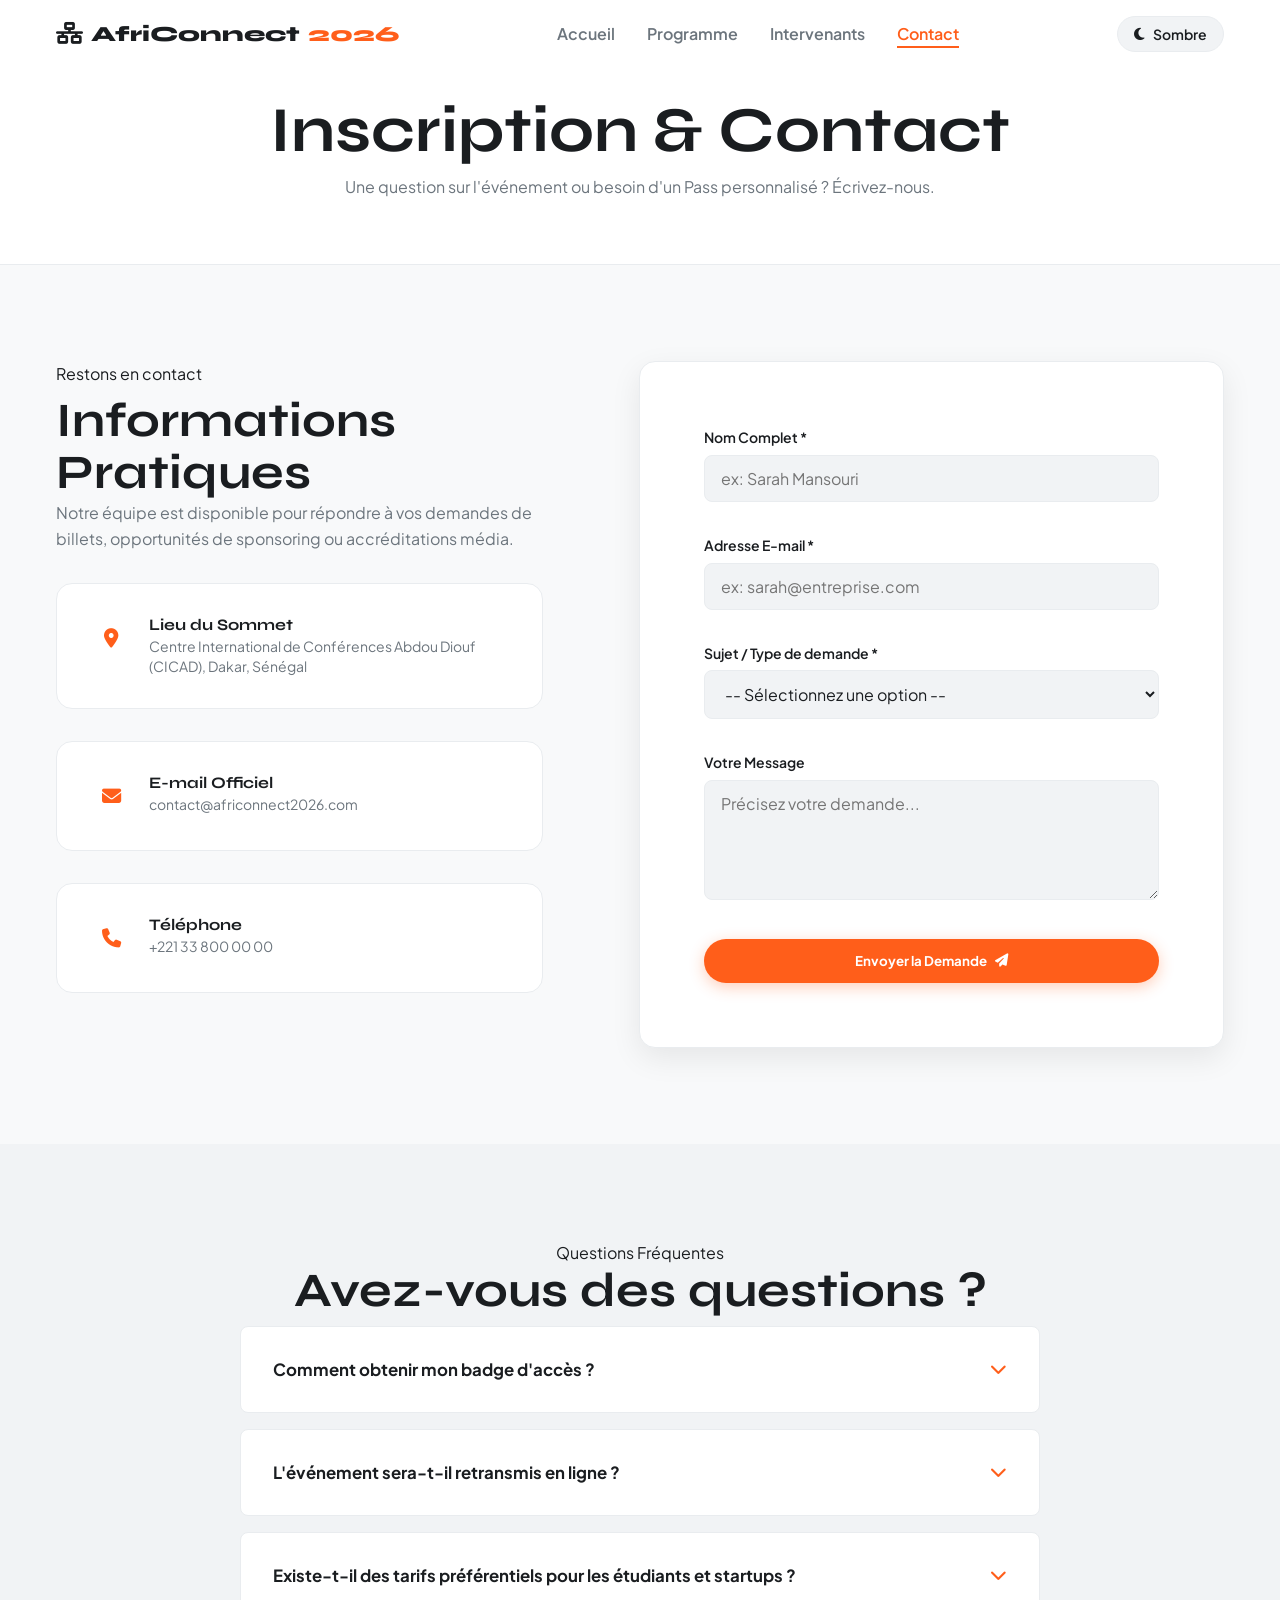
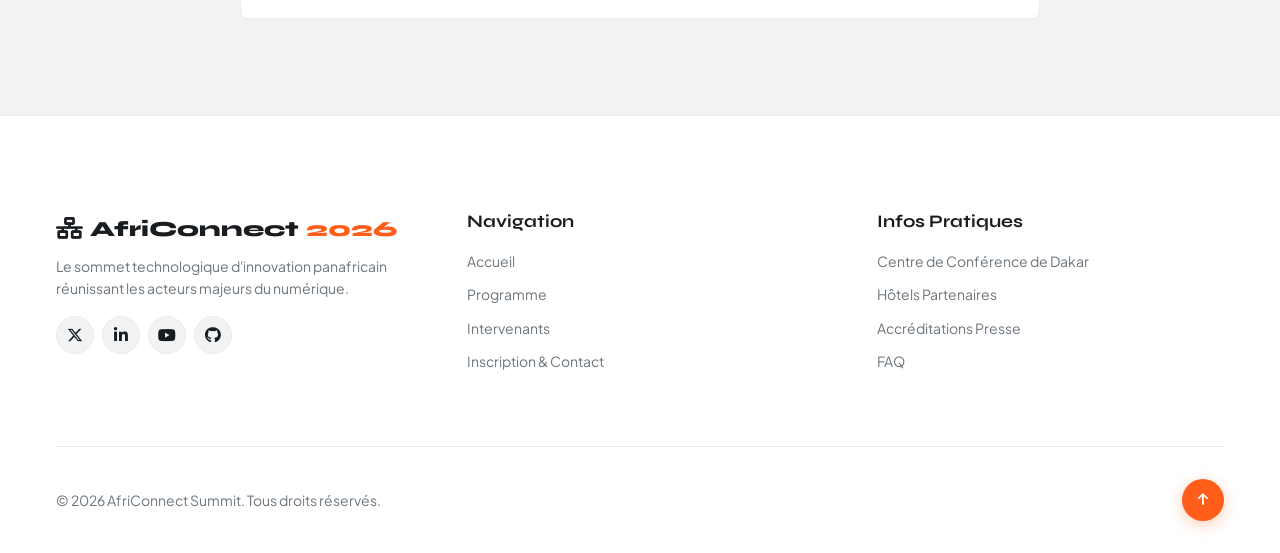
==== contact.html @ 0e804b2a "feat(contact): ajout de la page contact avec validation de formulaire et accordéon FAQ" ====
<!DOCTYPE html>
<html lang="fr" data-theme="light">
<head>
  <meta charset="UTF-8">
  <meta name="viewport" content="width=device-width, initial-scale=1.0">
  <title>Inscription & Contact | AfriConnect Summit 2026</title>
  <meta name="description" content="Inscrivez-vous ou contactez l'équipe d'AfriConnect Summit 2026. réservations de pass, partenariats et informations.">
  
  <!-- Font Awesome -->
  <link rel="stylesheet" href="https://cdnjs.cloudflare.com/ajax/libs/font-awesome/6.5.1/css/all.min.css" integrity="sha512-DTOQO9RWCH3ppGqcWaEA1BIZOC6xxalwEsw9c2QQeAIftl+Vegovlnee1c9QX4TctnWMn13TZye+giMm8e2LwA==" crossorigin="anonymous" referrerpolicy="no-referrer" />
  
  <!-- CSS Global -->
  <link rel="stylesheet" href="css/style.css">
</head>
<body>

  <!-- NAVBAR -->
  <header class="header">
    <div class="container navbar">
      <a href="index.html" class="logo">
        <i class="fa-solid fa-network-wired"></i> AfriConnect <span>2026</span>
      </a>

      <nav>
        <ul id="nav-menu" class="nav-menu">
          <li><a href="index.html" class="nav-link">Accueil</a></li>
          <li><a href="programme.html" class="nav-link">Programme</a></li>
          <li><a href="intervenants.html" class="nav-link">Intervenants</a></li>
          <li><a href="contact.html" class="nav-link active">Contact</a></li>
        </ul>
      </nav>

      <div class="header-actions">
        <button id="theme-toggle" class="theme-toggle" aria-label="Changer de thème">
          <i id="theme-icon" class="fa-solid fa-moon"></i>
          <span id="theme-text">Sombre</span>
        </button>

        <button id="hamburger" class="hamburger" aria-label="Ouvrir le menu">
          <span></span>
          <span></span>
          <span></span>
        </button>
      </div>
    </div>
  </header>

  <main>
    <!-- PAGE HEADER -->
    <section class="page-header">
      <div class="container">
        <h1 class="page-title">Inscription & Contact</h1>
        <p class="page-description">Une question sur l'événement ou besoin d'un Pass personnalisé ? Écrivez-nous.</p>
      </div>
    </section>

    <!-- FORMULAIRE & INFORMATIONS -->
    <section class="contact-section">
      <div class="container contact-grid">
        
        <!-- INFOS PRATIQUES -->
        <div class="contact-info">
          <span class="section-tag">Restons en contact</span>
          <h2 style="margin-top: 0.5rem;">Informations Pratiques</h2>
          <p style="color: var(--text-secondary); margin-bottom: var(--space-md);">
            Notre équipe est disponible pour répondre à vos demandes de billets, opportunités de sponsoring ou accréditations média.
          </p>

          <div class="contact-info-list">
            <div class="contact-info-item">
              <div class="contact-info-icon">
                <i class="fa-solid fa-location-dot"></i>
              </div>
              <div class="contact-info-text">
                <h4>Lieu du Sommet</h4>
                <p>Centre International de Conférences Abdou Diouf (CICAD), Dakar, Sénégal</p>
              </div>
            </div>

            <div class="contact-info-item">
              <div class="contact-info-icon">
                <i class="fa-solid fa-envelope"></i>
              </div>
              <div class="contact-info-text">
                <h4>E-mail Officiel</h4>
                <p>contact@africonnect2026.com</p>
              </div>
            </div>

            <div class="contact-info-item">
              <div class="contact-info-icon">
                <i class="fa-solid fa-phone"></i>
              </div>
              <div class="contact-info-text">
                <h4>Téléphone</h4>
                <p>+221 33 800 00 00</p>
              </div>
            </div>
          </div>
        </div>

        <!-- CARD FORMULAIRE -->
        <div class="form-card">
          <div id="form-success" class="alert-success" style="display: none;">
            <i class="fa-solid fa-circle-check"></i>
            <span>Votre message a été envoyé avec succès ! Nous vous répondrons sous 24h.</span>
          </div>

          <form id="contact-form" novalidate>
            <div class="form-group">
              <label for="fullname">Nom Complet *</label>
              <input type="text" id="fullname" class="form-control" placeholder="ex: Sarah Mansouri">
              <span class="form-error-msg">Veuillez saisir votre nom.</span>
            </div>

            <div class="form-group">
              <label for="email">Adresse E-mail *</label>
              <input type="email" id="email" class="form-control" placeholder="ex: sarah@entreprise.com">
              <span class="form-error-msg">Veuillez saisir un e-mail valide.</span>
            </div>

            <div class="form-group">
              <label for="subject">Sujet / Type de demande *</label>
              <select id="subject" class="form-control">
                <option value="">-- Sélectionnez une option --</option>
                <option value="ticket">Achat de Pass / Billeterie</option>
                <option value="sponsor">Devenir Sponsor / Partenaire</option>
                <option value="press">Presse & Médias</option>
                <option value="other">Autre question</option>
              </select>
              <span class="form-error-msg">Veuillez sélectionner un sujet.</span>
            </div>

            <div class="form-group">
              <label for="message">Votre Message</label>
              <textarea id="message" class="form-control" placeholder="Précisez votre demande..."></textarea>
            </div>

            <button type="submit" class="btn btn-primary" style="width: 100%;">
              Envoyer la Demande <i class="fa-solid fa-paper-plane"></i>
            </button>
          </form>
        </div>

      </div>
    </section>

    <!-- SECTION FAQ (ACCORDÉON) -->
    <section class="faq-section">
      <div class="container">
        <div class="section-title text-center">
          <span class="section-tag">Questions Fréquentes</span>
          <h2>Avez-vous des questions ?</h2>
        </div>

        <div class="faq-container">
          
          <div class="faq-item">
            <button class="faq-question">
              <span>Comment obtenir mon badge d'accès ?</span>
              <i class="fa-solid fa-chevron-down faq-icon"></i>
            </button>
            <div class="faq-answer">
              <p>Une fois votre inscription validée en ligne, un QR Code personnalisé vous sera envoyé par email. Il vous suffira de le présenter à l'entrée du CICAD pour retirer votre badge physique.</p>
            </div>
          </div>

          <div class="faq-item">
            <button class="faq-question">
              <span>L'événement sera-t-il retransmis en ligne ?</span>
              <i class="fa-solid fa-chevron-down faq-icon"></i>
            </button>
            <div class="faq-answer">
              <p>Oui ! Les sessions plénières et keynotes principales seront diffusées en streaming direct pour les détenteurs du Pass Digital.</p>
            </div>
          </div>

          <div class="faq-item">
            <button class="faq-question">
              <span>Existe-t-il des tarifs préférentiels pour les étudiants et startups ?</span>
              <i class="fa-solid fa-chevron-down faq-icon"></i>
            </button>
            <div class="faq-answer">
              <p>Absolument. Nous proposons une réduction de 50% pour les étudiants (sur justification) et un Pass Startup avantageux. Contactez-nous via le formulaire ci-dessus.</p>
            </div>
          </div>

        </div>
      </div>
    </section>
  </main>

  <!-- FOOTER -->
  <footer class="footer">
    <div class="container">
      <div class="footer-grid">
        <div class="footer-col">
          <a href="index.html" class="footer-logo">
            <i class="fa-solid fa-network-wired"></i> AfriConnect <span>2026</span>
          </a>
          <p class="footer-desc">Le sommet technologique d'innovation panafricain réunissant les acteurs majeurs du numérique.</p>
          <div class="footer-socials">
            <a href="#" class="social-link" aria-label="Twitter / X"><i class="fa-brands fa-x-twitter"></i></a>
            <a href="#" class="social-link" aria-label="LinkedIn"><i class="fa-brands fa-linkedin-in"></i></a>
            <a href="#" class="social-link" aria-label="YouTube"><i class="fa-brands fa-youtube"></i></a>
            <a href="#" class="social-link" aria-label="GitHub"><i class="fa-brands fa-github"></i></a>
          </div>
        </div>

        <div class="footer-col">
          <h4 class="footer-heading">Navigation</h4>
          <ul class="footer-links">
            <li><a href="index.html">Accueil</a></li>
            <li><a href="programme.html">Programme</a></li>
            <li><a href="intervenants.html">Intervenants</a></li>
            <li><a href="contact.html">Inscription & Contact</a></li>
          </ul>
        </div>

        <div class="footer-col">
          <h4 class="footer-heading">Infos Pratiques</h4>
          <ul class="footer-links">
            <li><a href="#">Centre de Conférence de Dakar</a></li>
            <li><a href="#">Hôtels Partenaires</a></li>
            <li><a href="#">Accréditations Presse</a></li>
            <li><a href="#">FAQ</a></li>
          </ul>
        </div>
      </div>

      <div class="footer-bottom">
        <p>&copy; <span id="current-year"></span> AfriConnect Summit. Tous droits réservés.</p>
        <button id="back-to-top" class="back-to-top" aria-label="Retour en haut de page">
          <i class="fa-solid fa-arrow-up"></i>
        </button>
      </div>
    </div>
  </footer>

  <script src="js/main.js"></script>
</body>
</html>
---- css/style.css ----
/* ==========================================================================
   AFRICONNECT SUMMIT 2026 - DESIGN SYSTEM & STYLES DE BASE
   ========================================================================== */

/* --------------------------------------------------------------------------
   1. GOOGLE FONTS IMPORT
   Polices : Plus Jakarta Sans (Corps/Textes) & Syne (Titres expressifs)
   -------------------------------------------------------------------------- */
@import url('https://fonts.googleapis.com/css2?family=Plus+Jakarta+Sans:wght@400;500;600;700&family=Syne:wght@700;800&display=swap');

/* --------------------------------------------------------------------------
   2. VARIABLES CSS (CUSTOM PROPERTIES) - THÈME CLAIR (PAR DÉFAUT)
   -------------------------------------------------------------------------- */
:root {
  /* Couleurs Principales */
  --color-primary: #FF5E1A;          /* Orange vibrant / Énergie tech */
  --color-primary-hover: #E04806;
  --color-secondary: #0D1B2A;        /* Bleu nuit profond */
  --color-accent: #00E676;           /* Vert néon / Accents */

  /* Palette Neutre - Thème Clair */
  --bg-main: #F8F9FA;
  --bg-surface: #FFFFFF;
  --bg-surface-elevated: #F1F3F5;
  --text-primary: #1A1D20;
  --text-secondary: #6C757D;
  --border-color: #E9ECEF;
  --shadow-color: rgba(0, 0, 0, 0.08);

  /* Typographie */
  --font-heading: 'Syne', sans-serif;
  --font-body: 'Plus Jakarta Sans', sans-serif;

  /* Tailles de Police (Fluid Typography) */
  --fs-h1: clamp(2.5rem, 5vw, 4rem);
  --fs-h2: clamp(2rem, 4vw, 3rem);
  --fs-h3: clamp(1.25rem, 2.5vw, 1.75rem);
  --fs-body: 1rem;
  --fs-small: 0.875rem;

  /* Espacements */
  --space-xs: 0.5rem;   /* 8px */
  --space-sm: 1rem;     /* 16px */
  --space-md: 2rem;     /* 32px */
  --space-lg: 4rem;     /* 64px */
  --space-xl: 6rem;     /* 96px */

  /* Divers */
  --radius-sm: 8px;
  --radius-md: 16px;
  --radius-lg: 24px;
  --radius-full: 9999px;
  --transition-fast: 0.2s ease;
  --transition-normal: 0.3s cubic-bezier(0.4, 0, 0.2, 1);
  --max-width: 1200px;
}

/* --------------------------------------------------------------------------
   3. SURCHARGES VARIABLES - DARK MODE ([data-theme="dark"])
   -------------------------------------------------------------------------- */
[data-theme="dark"] {
  --bg-main: #0B0F17;
  --bg-surface: #151C28;
  --bg-surface-elevated: #1E2738;
  --text-primary: #F8F9FA;
  --text-secondary: #A0AEC0;
  --border-color: #2D3748;
  --shadow-color: rgba(0, 0, 0, 0.4);
}

/* --------------------------------------------------------------------------
   4. CSS RESET & NORMALIZE
   -------------------------------------------------------------------------- */
*,
*::before,
*::after {
  box-sizing: border-box;
  margin: 0;
  padding: 0;
}

html {
  scroll-behavior: smooth;
  font-size: 16px;
}

body {
  font-family: var(--font-body);
  font-size: var(--fs-body);
  color: var(--text-primary);
  background-color: var(--bg-main);
  line-height: 1.6;
  transition: background-color var(--transition-normal), color var(--transition-normal);
  overflow-x: hidden;
}

/* Titres */
h1, h2, h3, h4, h5, h6 {
  font-family: var(--font-heading);
  line-height: 1.1;
  color: var(--text-primary);
}

h1 { font-size: var(--fs-h1); }
h2 { font-size: var(--fs-h2); }
h3 { font-size: var(--fs-h3); }

a {
  color: inherit;
  text-decoration: none;
  transition: color var(--transition-fast);
}

img {
  max-width: 100%;
  height: auto;
  display: block;
}

button {
  cursor: pointer;
  border: none;
  background: none;
  font-family: inherit;
}

/* Container Global */
.container {
  width: 100%;
  max-width: var(--max-width);
  margin-left: auto;
  margin-right: auto;
  padding-left: var(--space-sm);
  padding-right: var(--space-sm);
}

/* Bouton bascule de thème */
.theme-toggle {
  background-color: var(--bg-surface-elevated);
  border: 1px solid var(--border-color);
  color: var(--text-primary);
  padding: var(--space-xs) var(--space-sm);
  border-radius: var(--radius-full);
  display: inline-flex;
  align-items: center;
  gap: var(--space-xs);
  font-size: var(--fs-small);
  font-weight: 600;
  transition: all var(--transition-fast);
}

.theme-toggle:hover {
  border-color: var(--color-primary);
  color: var(--color-primary);
}
/* ==========================================================================
   HEADER & NAVBAR RESPONSIVE
   ========================================================================== */

/* Structure du Header */
.header {
  position: fixed;
  top: 0;
  left: 0;
  width: 100%;
  z-index: 1000;
  background-color: transparent;
  transition: background-color var(--transition-normal), box-shadow var(--transition-normal), padding var(--transition-normal);
  padding: var(--space-sm) 0;
}

/* Style de la navbar quand l'utilisateur défile (> 80px) */
.header.scrolled {
  background-color: var(--bg-surface);
  box-shadow: 0 4px 20px var(--shadow-color);
  padding: 0.75rem 0;
  backdrop-filter: blur(10px);
}

.navbar {
  display: flex;
  align-items: center;
  justify-content: space-between;
  gap: var(--space-sm);
}

/* Logo */
.logo {
  font-family: var(--font-heading);
  font-size: 1.35rem;
  font-weight: 800;
  color: var(--text-primary);
  display: flex;
  align-items: center;
  gap: 0.5rem;
}

.logo span {
  color: var(--color-primary);
}

/* Menu de navigation Desktop */
.nav-menu {
  display: flex;
  align-items: center;
  gap: var(--space-md);
  list-style: none;
}

.nav-link {
  font-weight: 600;
  color: var(--text-secondary);
  position: relative;
  padding: 0.25rem 0;
}

.nav-link:hover,
.nav-link.active {
  color: var(--color-primary);
}

/* Indicateur sous le lien actif */
.nav-link::after {
  content: '';
  position: absolute;
  bottom: 0;
  left: 0;
  width: 0;
  height: 2px;
  background-color: var(--color-primary);
  transition: width var(--transition-fast);
}

.nav-link:hover::after,
.nav-link.active::after {
  width: 100%;
}

/* Actions Header (Bouton thème + Menu Hamburger) */
.header-actions {
  display: flex;
  align-items: center;
  gap: var(--space-sm);
}

/* Bouton Hamburger (Masqué sur Desktop) */
.hamburger {
  display: none;
  flex-direction: column;
  justify-content: space-between;
  width: 28px;
  height: 20px;
  background: transparent;
  border: none;
  cursor: pointer;
  padding: 0;
  z-index: 1001;
}

.hamburger span {
  width: 100%;
  height: 3px;
  background-color: var(--text-primary);
  border-radius: var(--radius-full);
  transition: all var(--transition-fast);
}

/* Animation Hamburger -> Croix (Mobile Ouvert) */
.hamburger.is-active span:nth-child(1) {
  transform: translateY(8.5px) rotate(45deg);
}

.hamburger.is-active span:nth-child(2) {
  opacity: 0;
}

.hamburger.is-active span:nth-child(3) {
  transform: translateY(-8.5px) rotate(-45deg);
}

/* --------------------------------------------------------------------------
   RESPONSIVE NAVBAR (TABLETTE & MOBILE < 768px)
   -------------------------------------------------------------------------- */
@media (max-width: 768px) {
  .hamburger {
    display: flex; /* Afficher le bouton hamburger */
  }

  .nav-menu {
    position: fixed;
    top: 0;
    right: -100%; /* Masqué hors de l'écran */
    width: 80%;
    max-width: 300px;
    height: 100vh;
    background-color: var(--bg-surface);
    flex-direction: column;
    justify-content: center;
    gap: var(--space-md);
    padding: var(--space-md);
    box-shadow: -5px 0 25px var(--shadow-color);
    transition: right var(--transition-normal);
  }

  .nav-menu.is-active {
    right: 0; /* Menu ouvert */
  }

  .nav-link {
    font-size: 1.2rem;
  }
}
/* ==========================================================================
   COMMIT 3 : HERO SECTION, HERO COUNTDOWN & CHIFFRES CLÉS
   ========================================================================== */

/* --------------------------------------------------------------------------
   1. BOUTONS GENERIQUES
   -------------------------------------------------------------------------- */
.btn {
  display: inline-flex;
  align-items: center;
  justify-content: center;
  gap: 0.5rem;
  padding: 0.85rem 1.75rem;
  font-weight: 700;
  border-radius: var(--radius-full);
  transition: all var(--transition-fast);
  text-decoration: none;
}

.btn-primary {
  background-color: var(--color-primary);
  color: #ffffff;
  box-shadow: 0 4px 15px rgba(255, 94, 26, 0.3);
}

.btn-primary:hover {
  background-color: var(--color-primary-hover);
  transform: translateY(-2px);
  box-shadow: 0 6px 20px rgba(255, 94, 26, 0.4);
}

.btn-outline {
  border: 2px solid var(--border-color);
  color: var(--text-primary);
  background-color: transparent;
}

.btn-outline:hover {
  border-color: var(--color-primary);
  color: var(--color-primary);
  transform: translateY(-2px);
}

/* --------------------------------------------------------------------------
   2. HERO SECTION
   -------------------------------------------------------------------------- */
.hero {
  min-height: 100vh;
  display: flex;
  align-items: center;
  justify-content: center;
  padding-top: 100px;
  padding-bottom: var(--space-lg);
  position: relative;
  background: radial-gradient(circle at 50% 20%, rgba(255, 94, 26, 0.08) 0%, transparent 60%);
}

.hero-content {
  text-align: center;
  max-width: 850px;
  margin: 0 auto;
}

/* Badge 'Événement 2026' */
.hero-badge {
  display: inline-flex;
  align-items: center;
  gap: 0.5rem;
  padding: 0.4rem 1rem;
  background-color: var(--bg-surface-elevated);
  border: 1px solid var(--border-color);
  border-radius: var(--radius-full);
  font-size: var(--fs-small);
  font-weight: 600;
  color: var(--color-primary);
  margin-bottom: var(--space-sm);
}

.hero-title {
  margin-bottom: var(--space-sm);
  letter-spacing: -0.02em;
}

.hero-subtitle {
  font-size: 1.2rem;
  color: var(--text-secondary);
  margin-bottom: var(--space-md);
  font-weight: 500;
}

.hero-subtitle i {
  color: var(--color-primary);
  margin-right: 0.25rem;
}

.hero-cta {
  display: flex;
  align-items: center;
  justify-content: center;
  gap: var(--space-sm);
  margin-bottom: var(--space-md);
  flex-wrap: wrap;
}

/* Compte à rebours dans le Hero */
.countdown-box {
  background-color: var(--bg-surface);
  border: 1px solid var(--border-color);
  border-radius: var(--radius-md);
  padding: var(--space-md);
  box-shadow: 0 10px 30px var(--shadow-color);
  margin-top: var(--space-md);
}

.countdown-title {
  font-size: var(--fs-small);
  text-transform: uppercase;
  letter-spacing: 0.1em;
  color: var(--text-secondary);
  margin-bottom: var(--space-sm);
}

.countdown-grid {
  display: grid;
  grid-template-columns: repeat(4, 1fr);
  gap: var(--space-sm);
}

.countdown-item {
  display: flex;
  flex-direction: column;
  align-items: center;
}

.countdown-number {
  font-family: var(--font-heading);
  font-size: clamp(1.75rem, 3.5vw, 2.75rem);
  font-weight: 800;
  color: var(--color-primary);
  line-height: 1;
}

.countdown-label {
  font-size: 0.75rem;
  color: var(--text-secondary);
  text-transform: uppercase;
  margin-top: 0.25rem;
  font-weight: 600;
}

/* --------------------------------------------------------------------------
   3. SECTION CHIFFRES CLÉS (STATS)
   -------------------------------------------------------------------------- */
.stats-section {
  padding: var(--space-lg) 0;
  background-color: var(--bg-surface);
  border-top: 1px solid var(--border-color);
  border-bottom: 1px solid var(--border-color);
}

.stats-grid {
  display: grid;
  grid-template-columns: repeat(4, 1fr);
  gap: var(--space-md);
}

.stat-card {
  text-align: center;
  padding: var(--space-sm);
}

.stat-number {
  font-family: var(--font-heading);
  font-size: clamp(2.2rem, 4vw, 3.5rem);
  font-weight: 800;
  color: var(--color-primary);
  margin-bottom: 0.25rem;
  line-height: 1;
}

.stat-label {
  color: var(--text-secondary);
  font-weight: 600;
  font-size: var(--fs-small);
}

/* Responsive Stats et Countdown */
@media (max-width: 768px) {
  .stats-grid {
    grid-template-columns: repeat(2, 1fr);
  }
}

@media (max-width: 480px) {
  .countdown-grid {
    gap: 0.25rem;
  }
  
  .countdown-box {
    padding: var(--space-sm);
  }
}
/* ==========================================================================
   COMMIT 4 : POURQUOI PARTICIPER, SPEAKERS VEDETTES, SPONSORS & FOOTER
   ========================================================================== */

/* Titres de sections réutilisables */
.section-title {
  text-align: center;
  margin-bottom: var(--space-xs);
}

.section-subtitle {
  text-align: center;
  color: var(--text-secondary);
  max-width: 600px;
  margin: 0 auto var(--space-lg) auto;
  font-size: var(--fs-body);
}

/* --------------------------------------------------------------------------
   1. SECTION POURQUOI PARTICIPER (FLEXBOX)
   -------------------------------------------------------------------------- */
.features-section {
  padding: var(--space-xl) 0;
}

.features-grid {
  display: flex;
  gap: var(--space-md);
  justify-content: space-between;
  flex-wrap: wrap;
}

.feature-card {
  flex: 1 1 300px;
  background-color: var(--bg-surface);
  border: 1px solid var(--border-color);
  padding: var(--space-md);
  border-radius: var(--radius-md);
  transition: transform var(--transition-normal), box-shadow var(--transition-normal);
}

.feature-card:hover {
  transform: translateY(-5px);
  box-shadow: 0 10px 30px var(--shadow-color);
  border-color: var(--color-primary);
}

.feature-icon {
  width: 60px;
  height: 60px;
  background-color: rgba(255, 94, 26, 0.1);
  color: var(--color-primary);
  border-radius: var(--radius-sm);
  display: flex;
  align-items: center;
  justify-content: center;
  font-size: 1.5rem;
  margin-bottom: var(--space-sm);
}

.feature-title {
  margin-bottom: var(--space-xs);
  font-size: 1.25rem;
}

.feature-text {
  color: var(--text-secondary);
  font-size: var(--fs-small);
}

/* --------------------------------------------------------------------------
   2. SECTION INTERVENANTS VEDETTES (CSS GRID)
   -------------------------------------------------------------------------- */
.speakers-section {
  padding: var(--space-xl) 0;
  background-color: var(--bg-surface);
  border-top: 1px solid var(--border-color);
  border-bottom: 1px solid var(--border-color);
}

.speakers-grid {
  display: grid;
  grid-template-columns: repeat(4, 1fr);
  gap: var(--space-md);
  margin-bottom: var(--space-md);
}

.speaker-card {
  background-color: var(--bg-main);
  border-radius: var(--radius-md);
  overflow: hidden;
  border: 1px solid var(--border-color);
  transition: transform var(--transition-normal), box-shadow var(--transition-normal);
}

.speaker-card:hover {
  transform: translateY(-8px);
  box-shadow: 0 12px 30px var(--shadow-color);
}

.speaker-image-wrapper {
  position: relative;
  width: 100%;
  aspect-ratio: 1 / 1;
  overflow: hidden;
  background-color: var(--bg-surface-elevated);
}

.speaker-avatar {
  width: 100%;
  height: 100%;
  display: flex;
  align-items: center;
  justify-content: center;
  font-size: 4rem;
  color: var(--text-secondary);
  background: linear-gradient(135deg, var(--bg-surface-elevated), var(--border-color));
}

.speaker-flag {
  position: absolute;
  top: 12px;
  right: 12px;
  background: var(--bg-surface);
  padding: 0.2rem 0.5rem;
  border-radius: var(--radius-full);
  font-size: 0.75rem;
  font-weight: 700;
  box-shadow: 0 2px 8px var(--shadow-color);
}

.speaker-info {
  padding: var(--space-sm);
}

.speaker-name {
  font-size: 1.1rem;
  margin-bottom: 0.25rem;
}

.speaker-role {
  color: var(--color-primary);
  font-size: var(--fs-small);
  font-weight: 600;
}

.speakers-cta {
  text-align: center;
  margin-top: var(--space-md);
}

/* --------------------------------------------------------------------------
   3. SECTION SPONSORS
   -------------------------------------------------------------------------- */
.sponsors-section {
  padding: var(--space-xl) 0;
  text-align: center;
}

.sponsor-tier {
  margin-bottom: var(--space-md);
}

.tier-title {
  font-size: var(--fs-small);
  text-transform: uppercase;
  letter-spacing: 0.1em;
  color: var(--text-secondary);
  margin-bottom: var(--space-sm);
  display: flex;
  align-items: center;
  justify-content: center;
  gap: 0.5rem;
}

.sponsors-flex {
  display: flex;
  align-items: center;
  justify-content: center;
  gap: var(--space-md);
  flex-wrap: wrap;
}

.sponsor-item {
  background-color: var(--bg-surface);
  border: 1px solid var(--border-color);
  border-radius: var(--radius-sm);
  display: flex;
  align-items: center;
  justify-content: center;
  font-weight: 800;
  color: var(--text-secondary);
  transition: all var(--transition-fast);
}

.sponsor-item:hover {
  border-color: var(--color-primary);
  color: var(--color-primary);
}

/* Tailles selon les niveaux */
.tier-gold .sponsor-item {
  padding: 1.5rem 2.5rem;
  font-size: 1.5rem;
}

.tier-silver .sponsor-item {
  padding: 1rem 2rem;
  font-size: 1.2rem;
}

.tier-bronze .sponsor-item {
  padding: 0.75rem 1.5rem;
  font-size: 1rem;
}

/* --------------------------------------------------------------------------
   4. FOOTER
   -------------------------------------------------------------------------- */
.footer {
  background-color: var(--bg-surface);
  border-top: 1px solid var(--border-color);
  padding-top: var(--space-xl);
  padding-bottom: var(--space-md);
}

.footer-grid {
  display: flex;
  justify-content: space-between;
  gap: var(--space-lg);
  flex-wrap: wrap;
  margin-bottom: var(--space-lg);
}

.footer-col {
  flex: 1 1 250px;
}

.footer-logo {
  font-family: var(--font-heading);
  font-size: 1.35rem;
  font-weight: 800;
  margin-bottom: var(--space-xs);
  display: inline-block;
}

.footer-logo span {
  color: var(--color-primary);
}

.footer-desc {
  color: var(--text-secondary);
  font-size: var(--fs-small);
  margin-bottom: var(--space-sm);
}

.footer-socials {
  display: flex;
  gap: var(--space-xs);
}

.social-link {
  width: 38px;
  height: 38px;
  border-radius: var(--radius-full);
  background-color: var(--bg-surface-elevated);
  border: 1px solid var(--border-color);
  display: flex;
  align-items: center;
  justify-content: center;
  color: var(--text-primary);
  transition: all var(--transition-fast);
}

.social-link:hover {
  background-color: var(--color-primary);
  color: #ffffff;
  border-color: var(--color-primary);
}

.footer-heading {
  font-size: 1.1rem;
  margin-bottom: var(--space-sm);
}

.footer-links {
  list-style: none;
}

.footer-links li {
  margin-bottom: 0.5rem;
}

.footer-links a {
  color: var(--text-secondary);
  font-size: var(--fs-small);
}

.footer-links a:hover {
  color: var(--color-primary);
}

.footer-bottom {
  border-top: 1px solid var(--border-color);
  padding-top: var(--space-md);
  display: flex;
  align-items: center;
  justify-content: space-between;
  flex-wrap: wrap;
  gap: var(--space-sm);
  font-size: var(--fs-small);
  color: var(--text-secondary);
}

/* Bouton Retour en Haut */
.back-to-top {
  width: 42px;
  height: 42px;
  background-color: var(--color-primary);
  color: #ffffff;
  border-radius: var(--radius-full);
  display: flex;
  align-items: center;
  justify-content: center;
  box-shadow: 0 4px 15px rgba(255, 94, 26, 0.3);
  transition: all var(--transition-fast);
}

.back-to-top:hover {
  background-color: var(--color-primary-hover);
  transform: translateY(-3px);
}

/* Responsive Speakers & Footer */
@media (max-width: 992px) {
  .speakers-grid {
    grid-template-columns: repeat(2, 1fr);
  }
}

@media (max-width: 576px) {
  .speakers-grid {
    grid-template-columns: 1fr;
  }
}
/* ==========================================================================
   COMMIT 5 : PAGE PROGRAMME, ONGLETS ET SESSIONS
   ========================================================================== */

/* Page Header / Hero secondaire */
.page-header {
  padding: var(--space-xl) 0 var(--space-lg) 0;
  background-color: var(--bg-surface);
  border-bottom: 1px solid var(--border-color);
  text-align: center;
}

.page-title {
  font-size: var(--fs-h1);
  margin-bottom: var(--space-xs);
}

.page-description {
  color: var(--text-secondary);
  max-width: 600px;
  margin: 0 auto;
}

/* --- Navigation par Onglets (Days Navigation) --- */
.schedule-section {
  padding: var(--space-xl) 0;
}

.tabs-nav {
  display: flex;
  justify-content: center;
  gap: var(--space-xs);
  margin-bottom: var(--space-lg);
  flex-wrap: wrap;
}

.tab-btn {
  background-color: var(--bg-surface);
  border: 1px solid var(--border-color);
  color: var(--text-secondary);
  padding: 0.85rem 1.75rem;
  border-radius: var(--radius-full);
  font-weight: 700;
  font-size: var(--fs-small);
  cursor: pointer;
  transition: all var(--transition-fast);
  display: flex;
  align-items: center;
  gap: 0.5rem;
}

.tab-btn:hover {
  border-color: var(--color-primary);
  color: var(--color-primary);
}

.tab-btn.active {
  background-color: var(--color-primary);
  color: #ffffff;
  border-color: var(--color-primary);
  box-shadow: 0 4px 15px rgba(255, 94, 26, 0.3);
}

/* Panneaux de contenu des onglets */
.tab-pane {
  display: none;
}

.tab-pane.active {
  display: block;
  animation: fadeIn 0.3s ease-in-out;
}

@keyframes fadeIn {
  from { opacity: 0; transform: translateY(10px); }
  to { opacity: 1; transform: translateY(0); }
}

/* --- Timeline / Cartes de Sessions --- */
.sessions-list {
  display: flex;
  flex-direction: column;
  gap: var(--space-md);
  max-width: 900px;
  margin: 0 auto;
}

.session-card {
  background-color: var(--bg-surface);
  border: 1px solid var(--border-color);
  border-radius: var(--radius-md);
  padding: var(--space-md);
  display: grid;
  grid-template-columns: 160px 1fr;
  gap: var(--space-md);
  transition: border-color var(--transition-fast), transform var(--transition-fast);
}

.session-card:hover {
  border-color: var(--color-primary);
  transform: translateX(4px);
}

.session-time-location {
  display: flex;
  flex-direction: column;
  gap: 0.4rem;
  color: var(--text-secondary);
  font-size: var(--fs-small);
  border-right: 2px solid var(--border-color);
  padding-right: var(--space-sm);
}

.session-time {
  font-weight: 700;
  color: var(--color-primary);
  font-size: 1.1rem;
}

.session-badge {
  display: inline-block;
  align-self: flex-start;
  padding: 0.2rem 0.6rem;
  border-radius: var(--radius-sm);
  font-size: 0.75rem;
  font-weight: 700;
  text-transform: uppercase;
  margin-bottom: 0.5rem;
}

/* Thématiques des badges */
.badge-ai { background: rgba(59, 130, 246, 0.15); color: #3b82f6; }
.badge-fintech { background: rgba(16, 185, 129, 0.15); color: #10b981; }
.badge-cloud { background: rgba(168, 85, 247, 0.15); color: #a855f7; }
.badge-keynote { background: rgba(255, 94, 26, 0.15); color: var(--color-primary); }

.session-title {
  font-size: 1.2rem;
  margin-bottom: var(--space-xs);
}

.session-desc {
  color: var(--text-secondary);
  font-size: var(--fs-small);
  margin-bottom: var(--space-sm);
}

.session-speaker {
  display: flex;
  align-items: center;
  gap: 0.5rem;
  font-size: var(--fs-small);
  font-weight: 600;
}

.speaker-avatar-mini {
  width: 28px;
  height: 28px;
  border-radius: var(--radius-full);
  background-color: var(--bg-surface-elevated);
  display: flex;
  align-items: center;
  justify-content: center;
  font-size: 0.8rem;
  color: var(--color-primary);
}

/* --- Grille des Thématiques --- */
.topics-section {
  padding: var(--space-xl) 0;
  background-color: var(--bg-surface);
  border-top: 1px solid var(--border-color);
}

.topics-grid {
  display: grid;
  grid-template-columns: repeat(auto-fit, minmax(240px, 1fr));
  gap: var(--space-md);
}

.topic-card {
  padding: var(--space-md);
  border-radius: var(--radius-md);
  background-color: var(--bg-main);
  border: 1px solid var(--border-color);
  text-align: center;
}

.topic-icon {
  font-size: 2rem;
  color: var(--color-primary);
  margin-bottom: var(--space-xs);
}

.topic-title {
  font-size: 1.1rem;
  margin-bottom: 0.5rem;
}

.topic-desc {
  font-size: var(--fs-small);
  color: var(--text-secondary);
}

/* Responsive Sessions */
@media (max-width: 768px) {
  .session-card {
    grid-template-columns: 1fr;
    gap: var(--space-xs);
  }

  .session-time-location {
    border-right: none;
    border-bottom: 1px solid var(--border-color);
    padding-right: 0;
    padding-bottom: var(--space-xs);
    flex-direction: row;
    justify-content: space-between;
    align-items: center;
  }
}
/* ==========================================================================
   COMMIT 6 : PAGE INTERVENANTS, FILTRES ET FENÊTRE MODALE
   ========================================================================== */

.speakers-page-section {
  padding: var(--space-xl) 0;
}

/* --- Barre de Filtres --- */
.filter-container {
  display: flex;
  justify-content: center;
  gap: var(--space-xs);
  margin-bottom: var(--space-lg);
  flex-wrap: wrap;
}

.filter-btn {
  background-color: var(--bg-surface);
  border: 1px solid var(--border-color);
  color: var(--text-secondary);
  padding: 0.6rem 1.4rem;
  border-radius: var(--radius-full);
  font-weight: 600;
  font-size: var(--fs-small);
  cursor: pointer;
  transition: all var(--transition-fast);
}

.filter-btn:hover {
  border-color: var(--color-primary);
  color: var(--color-primary);
}

.filter-btn.active {
  background-color: var(--color-primary);
  color: #ffffff;
  border-color: var(--color-primary);
}

/* Style spécifique pour les cartes avec bouton de détails */
.speaker-card-full {
  cursor: pointer;
  display: flex;
  flex-direction: column;
}

.speaker-card-full .speaker-info {
  display: flex;
  flex-direction: column;
  flex-grow: 1;
}

.speaker-topic-tag {
  font-size: 0.75rem;
  font-weight: 700;
  color: var(--color-primary);
  text-transform: uppercase;
  letter-spacing: 0.05em;
  margin-bottom: 0.25rem;
}

.speaker-btn-more {
  margin-top: auto;
  padding-top: var(--space-xs);
  font-size: var(--fs-small);
  font-weight: 700;
  color: var(--color-primary);
  display: flex;
  align-items: center;
  gap: 0.3rem;
}

/* Animation d'apparition/masquage au filtrage */
.speaker-card.hide {
  display: none !important;
}

.speaker-card.show {
  animation: fadeIn 0.3s ease-in-out;
}

/* --------------------------------------------------------------------------
   FENÊTRE MODALE (MODAL BIOGRAPHIE)
   -------------------------------------------------------------------------- */
.modal-overlay {
  position: fixed;
  top: 0;
  left: 0;
  width: 100%;
  height: 100%;
  background-color: rgba(0, 0, 0, 0.7);
  backdrop-filter: blur(4px);
  z-index: 2000;
  display: flex;
  align-items: center;
  justify-content: center;
  padding: var(--space-md);
  opacity: 0;
  visibility: hidden;
  transition: opacity var(--transition-normal), visibility var(--transition-normal);
}

.modal-overlay.is-open {
  opacity: 1;
  visibility: visible;
}

.modal-container {
  background-color: var(--bg-surface);
  border: 1px solid var(--border-color);
  border-radius: var(--radius-md);
  max-width: 600px;
  width: 100%;
  position: relative;
  box-shadow: 0 20px 40px var(--shadow-color);
  transform: translateY(20px);
  transition: transform var(--transition-normal);
  overflow: hidden;
}

.modal-overlay.is-open .modal-container {
  transform: translateY(0);
}

.modal-close {
  position: absolute;
  top: 15px;
  right: 15px;
  background: var(--bg-surface-elevated);
  border: 1px solid var(--border-color);
  width: 36px;
  height: 36px;
  border-radius: var(--radius-full);
  display: flex;
  align-items: center;
  justify-content: center;
  color: var(--text-primary);
  cursor: pointer;
  z-index: 10;
  transition: all var(--transition-fast);
}

.modal-close:hover {
  background-color: var(--color-primary);
  color: #ffffff;
  border-color: var(--color-primary);
}

.modal-content {
  padding: var(--space-lg);
}

.modal-header {
  display: flex;
  align-items: center;
  gap: var(--space-md);
  margin-bottom: var(--space-md);
  border-bottom: 1px solid var(--border-color);
  padding-bottom: var(--space-md);
}

.modal-avatar {
  width: 80px;
  height: 80px;
  border-radius: var(--radius-full);
  background: linear-gradient(135deg, var(--bg-surface-elevated), var(--border-color));
  display: flex;
  align-items: center;
  justify-content: center;
  font-size: 2.5rem;
  color: var(--color-primary);
  flex-shrink: 0;
}

.modal-title-group h3 {
  font-size: 1.4rem;
  margin-bottom: 0.25rem;
}

.modal-role {
  color: var(--color-primary);
  font-weight: 600;
  font-size: var(--fs-small);
}

.modal-bio {
  color: var(--text-secondary);
  font-size: var(--fs-body);
  line-height: 1.6;
  margin-bottom: var(--space-md);
}

.modal-footer {
  display: flex;
  justify-content: space-between;
  align-items: center;
  border-top: 1px solid var(--border-color);
  padding-top: var(--space-sm);
}

.modal-socials {
  display: flex;
  gap: var(--space-xs);
}

/* Responsive Modal */
@media (max-width: 576px) {
  .modal-header {
    flex-direction: column;
    text-align: center;
  }
}
/* ==========================================================================
   COMMIT 7 : PAGE CONTACT, FORMULAIRE ET ACCORDÉON FAQ
   ========================================================================== */

.contact-section {
  padding: var(--space-xl) 0;
}

.contact-grid {
  display: grid;
  grid-template-columns: 1fr 1.2fr;
  gap: var(--space-xl);
  align-items: start;
}

/* --- Cartes d'informations de contact --- */
.contact-info-list {
  display: flex;
  flex-direction: column;
  gap: var(--space-md);
  margin-top: var(--space-md);
}

.contact-info-item {
  display: flex;
  align-items: flex-start;
  gap: var(--space-sm);
  background-color: var(--bg-surface);
  padding: var(--space-md);
  border-radius: var(--radius-md);
  border: 1px solid var(--border-color);
}

.contact-info-icon {
  width: 44px;
  height: 44px;
  background-color: var(--color-primary-light);
  color: var(--color-primary);
  border-radius: var(--radius-sm);
  display: flex;
  align-items: center;
  justify-content: center;
  font-size: 1.2rem;
  flex-shrink: 0;
}

.contact-info-text h4 {
  font-size: 1rem;
  margin-bottom: 0.2rem;
}

.contact-info-text p {
  color: var(--text-secondary);
  font-size: var(--fs-small);
  line-height: 1.4;
}

/* --- Formulaire --- */
.form-card {
  background-color: var(--bg-surface);
  padding: var(--space-lg);
  border-radius: var(--radius-md);
  border: 1px solid var(--border-color);
  box-shadow: 0 10px 30px var(--shadow-color);
}

.form-group {
  margin-bottom: var(--space-md);
  position: relative;
}

.form-group label {
  display: block;
  font-weight: 600;
  font-size: var(--fs-small);
  margin-bottom: 0.4rem;
  color: var(--text-primary);
}

.form-control {
  width: 100%;
  padding: 0.75rem 1rem;
  background-color: var(--bg-surface-elevated);
  border: 1px solid var(--border-color);
  border-radius: var(--radius-sm);
  color: var(--text-primary);
  font-family: inherit;
  font-size: var(--fs-body);
  transition: border-color var(--transition-fast), box-shadow var(--transition-fast);
}

.form-control:focus {
  outline: none;
  border-color: var(--color-primary);
  box-shadow: 0 0 0 3px var(--color-primary-light);
}

textarea.form-control {
  resize: vertical;
  min-height: 120px;
}

.form-error-msg {
  color: #ef4444;
  font-size: 0.75rem;
  margin-top: 0.3rem;
  display: none;
}

.form-group.has-error .form-control {
  border-color: #ef4444;
}

.form-group.has-error .form-error-msg {
  display: block;
}

/* Alerte de confirmation */
.alert-success {
  background-color: rgba(34, 197, 94, 0.1);
  border: 1px solid #22c55e;
  color: #22c55e;
  padding: var(--space-md);
  border-radius: var(--radius-sm);
  margin-bottom: var(--space-md);
  display: flex;
  align-items: center;
  gap: var(--space-xs);
  font-weight: 600;
}

/* --- Accordéon FAQ --- */
.faq-section {
  padding: var(--space-xl) 0;
  background-color: var(--bg-surface-elevated);
}

.faq-container {
  max-width: 800px;
  margin: 0 auto;
  display: flex;
  flex-direction: column;
  gap: var(--space-sm);
}

.faq-item {
  background-color: var(--bg-surface);
  border: 1px solid var(--border-color);
  border-radius: var(--radius-sm);
  overflow: hidden;
  transition: border-color var(--transition-fast);
}

.faq-item.active {
  border-color: var(--color-primary);
}

.faq-question {
  width: 100%;
  padding: var(--space-md);
  background: none;
  border: none;
  text-align: left;
  font-weight: 700;
  font-size: 1.05rem;
  color: var(--text-primary);
  display: flex;
  justify-content: space-between;
  align-items: center;
  cursor: pointer;
}

.faq-icon {
  transition: transform var(--transition-fast);
  color: var(--color-primary);
}

.faq-item.active .faq-icon {
  transform: rotate(180deg);
}

.faq-answer {
  max-height: 0;
  overflow: hidden;
  transition: max-height var(--transition-normal) ease-out, padding var(--transition-normal);
  color: var(--text-secondary);
  line-height: 1.6;
}

.faq-item.active .faq-answer {
  padding: 0 var(--space-md) var(--space-md) var(--space-md);
}

/* Responsive Contact */
@media (max-width: 992px) {
  .contact-grid {
    grid-template-columns: 1fr;
  }
}
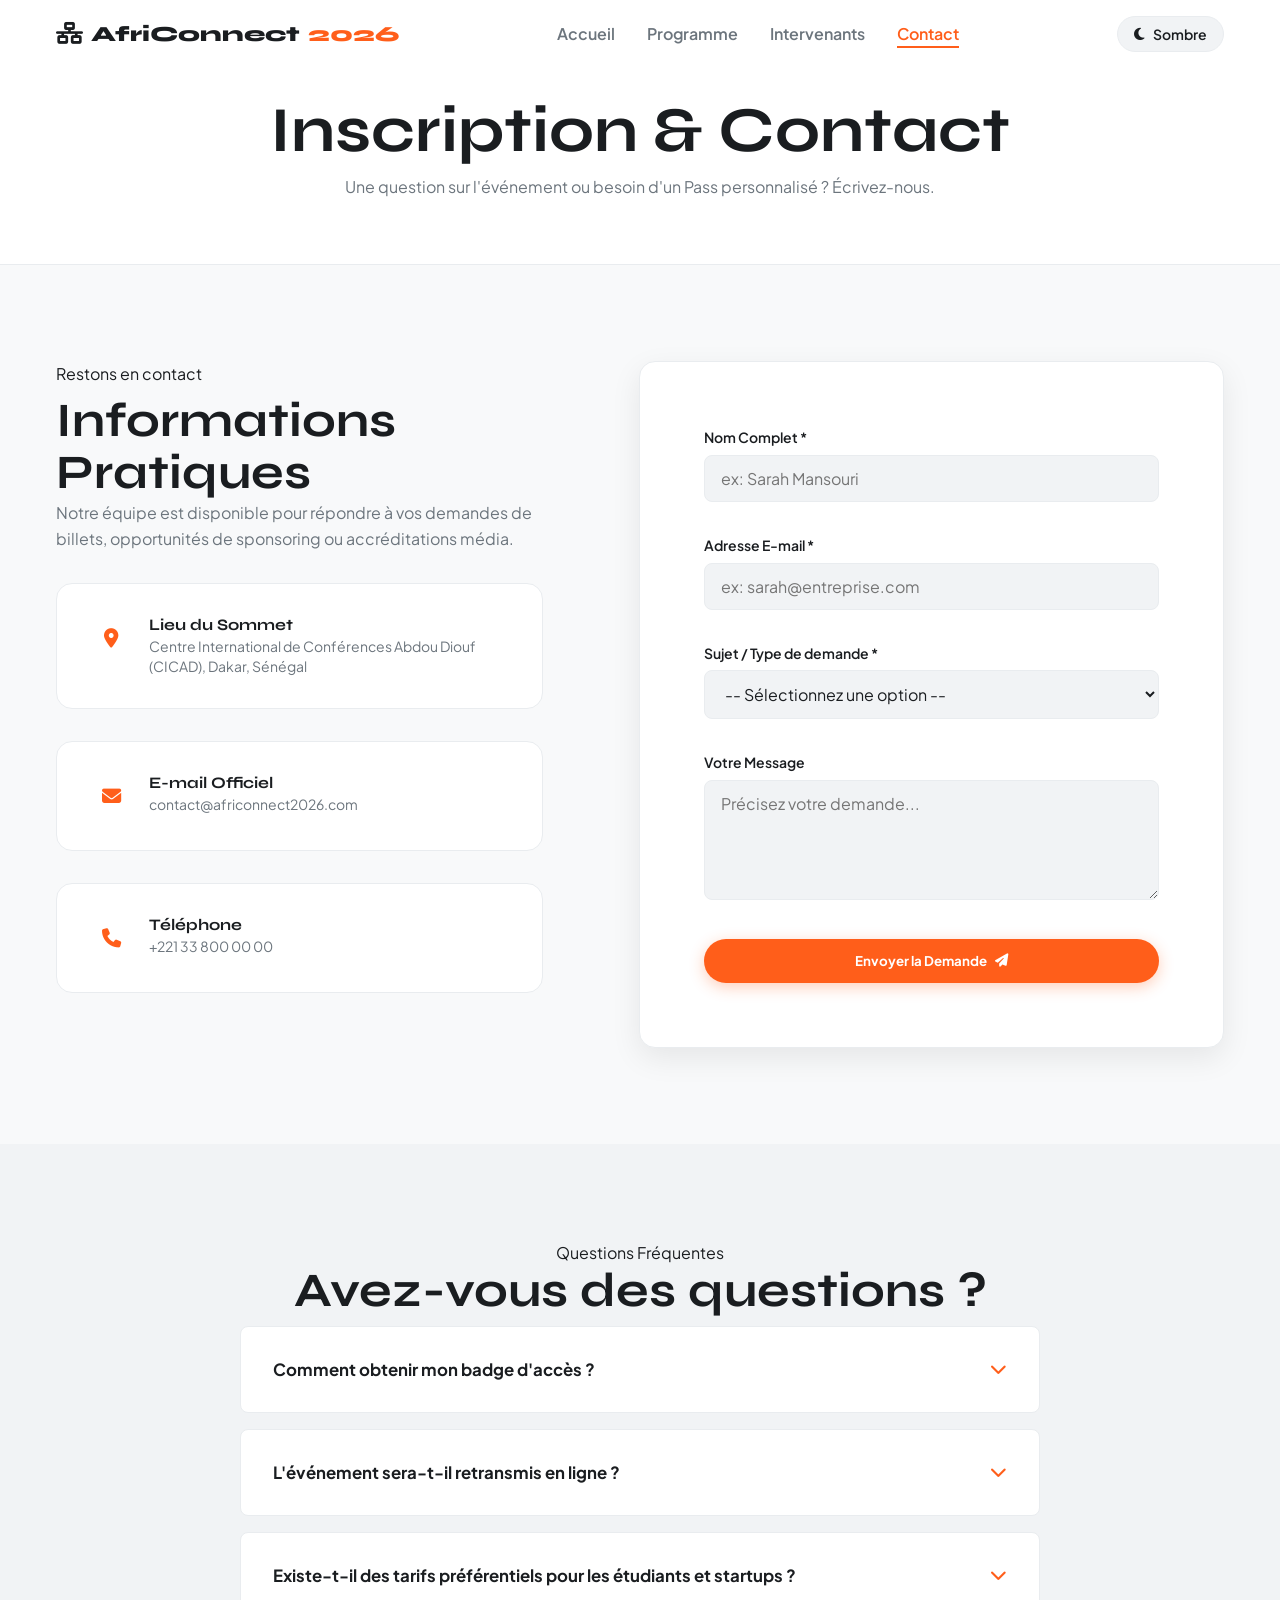
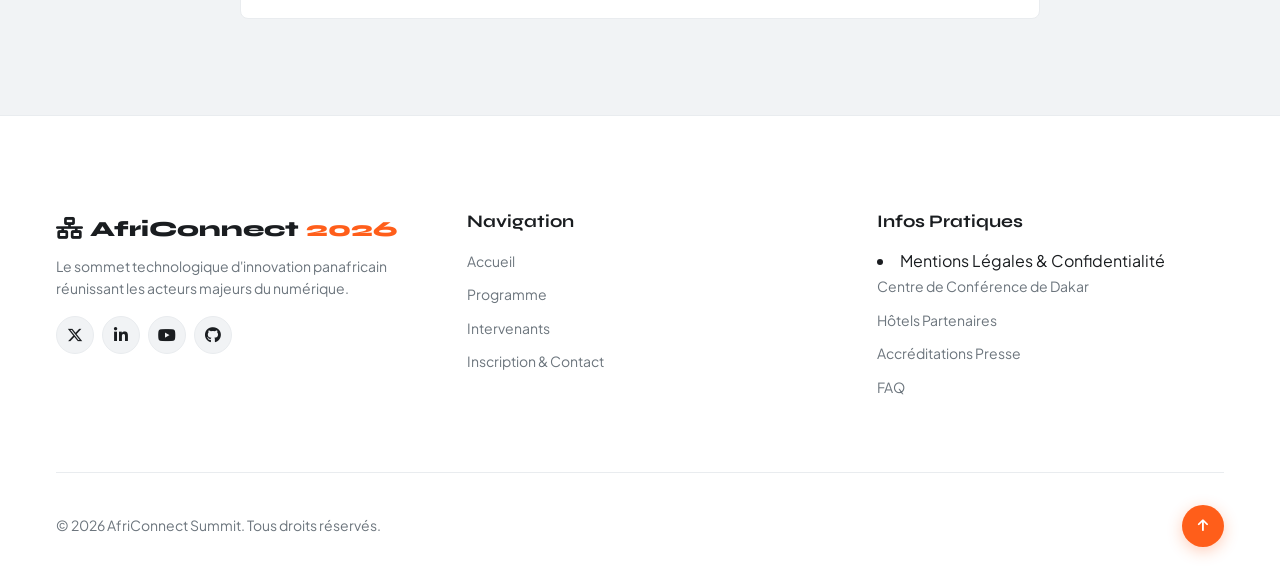
==== commit dbc68346: "chore(release): commit 8 - page 404, modale mentions légales et styles d'impression (Print CSS)" ====
--- a/contact.html
+++ b/contact.html
@@ -25,7 +25,7 @@
         <ul id="nav-menu" class="nav-menu">
           <li><a href="index.html" class="nav-link">Accueil</a></li>
           <li><a href="programme.html" class="nav-link">Programme</a></li>
-          <li><a href="intervenants.html" class="nav-link">Intervenants</a></li>
+          <li><a href="intervenant.html" class="nav-link">Intervenants</a></li>
           <li><a href="contact.html" class="nav-link active">Contact</a></li>
         </ul>
       </nav>
@@ -212,13 +212,14 @@
           <ul class="footer-links">
             <li><a href="index.html">Accueil</a></li>
             <li><a href="programme.html">Programme</a></li>
-            <li><a href="intervenants.html">Intervenants</a></li>
+            <li><a href="intervenant.html">Intervenants</a></li>
             <li><a href="contact.html">Inscription & Contact</a></li>
           </ul>
         </div>
 
         <div class="footer-col">
           <h4 class="footer-heading">Infos Pratiques</h4>
+          <li><a href="#" id="open-legal-modal">Mentions Légales & Confidentialité</a></li>
           <ul class="footer-links">
             <li><a href="#">Centre de Conférence de Dakar</a></li>
             <li><a href="#">Hôtels Partenaires</a></li>
--- a/css/style.css
+++ b/css/style.css
@@ -1489,4 +1489,55 @@
   .contact-grid {
     grid-template-columns: 1fr;
   }
+}
+/* ==========================================================================
+   COMMIT 8 : FINITION, MODALE LÉGALE ET IMPRESSION (PRINT CSS)
+   ========================================================================== */
+
+/* --- Modale Mentions Légales --- */
+.legal-modal {
+  max-width: 650px;
+}
+
+.legal-content h3 {
+  margin-top: var(--space-md);
+  margin-bottom: var(--space-xs);
+  font-size: 1.1rem;
+}
+
+.legal-content p {
+  color: var(--text-secondary);
+  font-size: var(--fs-small);
+  line-height: 1.6;
+}
+
+/* --- Styles pour l'impression (Print CSS) --- */
+@media print {
+  .header,
+  .footer,
+  .theme-toggle,
+  .back-to-top,
+  .btn,
+  .filter-btns,
+  .tab-navigation,
+  .countdown-grid {
+    display: none !important;
+  }
+
+  body {
+    background-color: #ffffff !important;
+    color: #000000 !important;
+  }
+
+  .container {
+    width: 100% !important;
+    max-width: none !important;
+    padding: 0 !important;
+  }
+
+  .card, .speaker-card-full, .schedule-card {
+    border: 1px solid #ccc !important;
+    box-shadow: none !important;
+    page-break-inside: avoid;
+  }
 }
